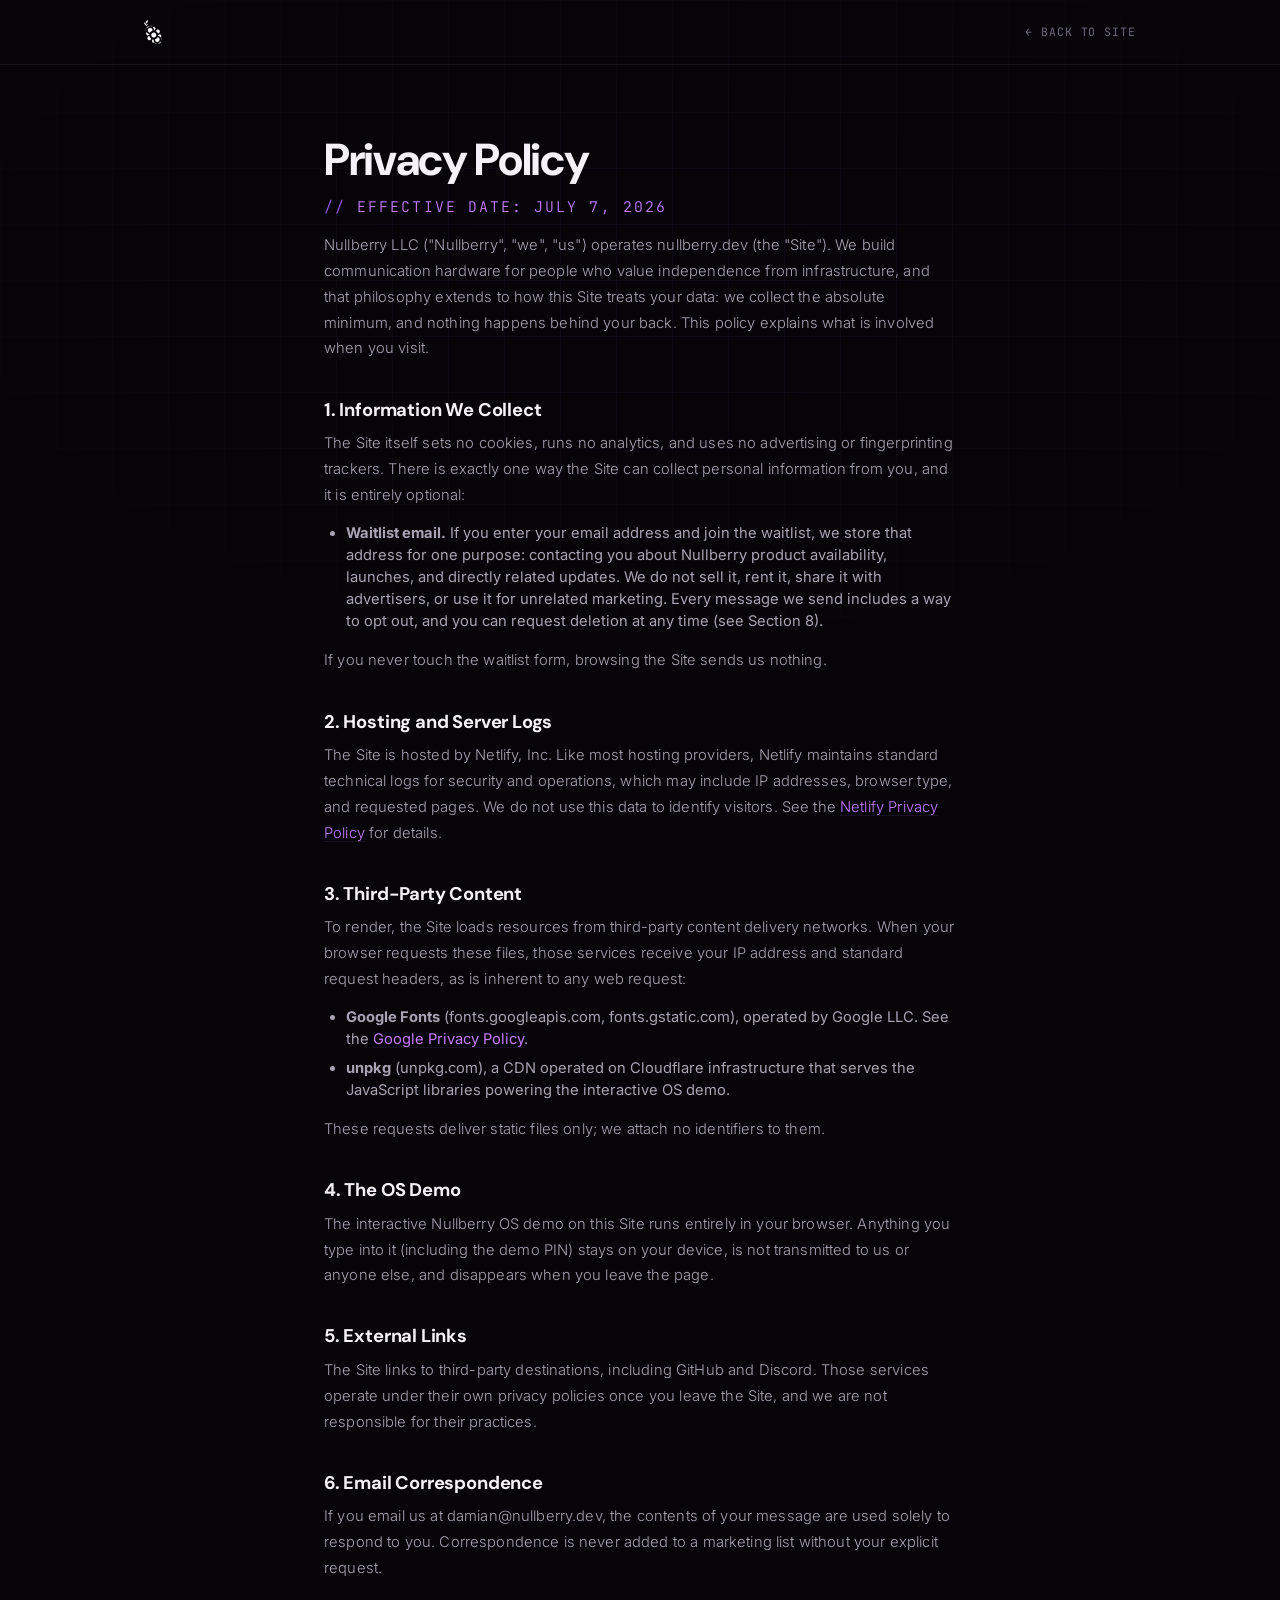
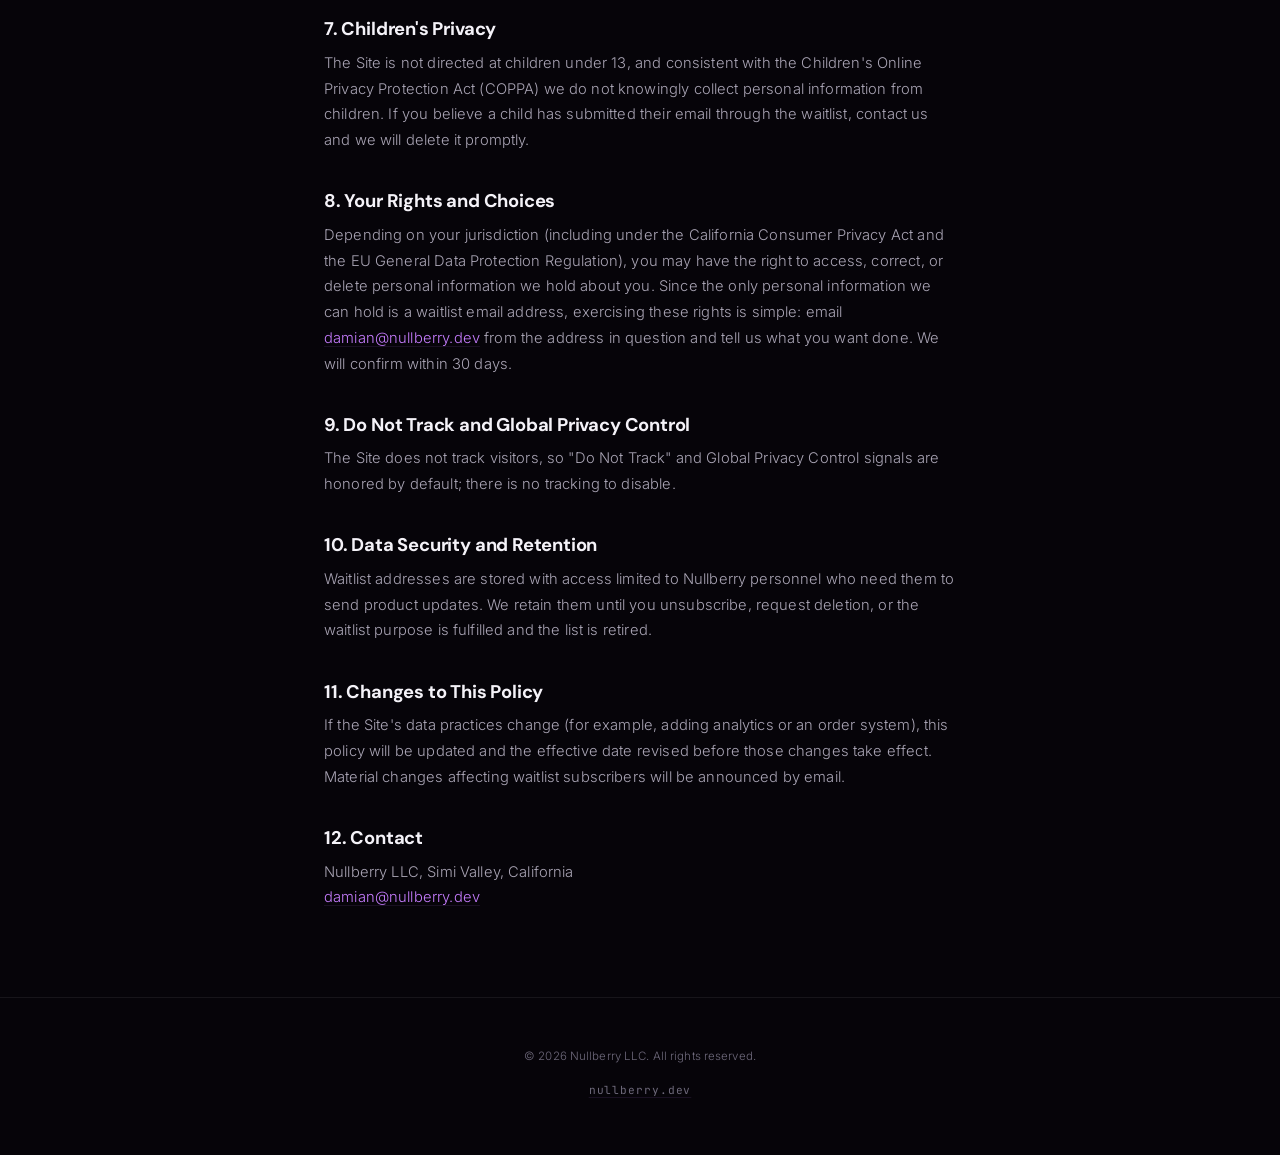
==== privacy.html @ 209a0447 "Redesign: field-instrument aesthetic, berry-violet accent, privacy policy - New design system replac" ====
<!DOCTYPE html>
<html lang="en">
<head>
  <meta charset="UTF-8">
  <link id="favicon" rel="icon" type="image/svg+xml" href="assets/favicon-dark.svg">
  <script>
    (function(){
      var link = document.getElementById('favicon');
      var mq = window.matchMedia('(prefers-color-scheme: dark)');
      function setFav(e){ link.href = e.matches ? 'assets/favicon-dark.svg' : 'assets/favicon-light.svg'; }
      setFav(mq);
      mq.addEventListener('change', setFav);
    })();
  </script>
  <meta name="viewport" content="width=device-width, initial-scale=1.0">
  <meta name="theme-color" content="#060409">
  <title>Privacy Policy | Nullberry</title>
  <meta name="description" content="Privacy policy for nullberry.dev.">
  <meta name="robots" content="noindex">
  <link rel="preconnect" href="https://fonts.googleapis.com">
  <link rel="preconnect" href="https://fonts.gstatic.com" crossorigin>
  <link href="https://fonts.googleapis.com/css2?family=Inter:wght@300;400;500&family=JetBrains+Mono:wght@400;500;600;700&family=DM+Sans:wght@400;500;600;700&display=swap" rel="stylesheet">
  <link rel="stylesheet" href="assets/style.css">
  <style>
    .legal-nav {
      position: relative;
      padding: 1.25rem 0;
      border-bottom: 1px solid var(--border-dim);
      z-index: 1;
    }

    .legal-nav .container {
      display: flex;
      justify-content: space-between;
      align-items: center;
    }

    .legal-nav img { height: 24px; width: auto; }

    .legal-back {
      font-family: var(--font-mono);
      font-size: 0.72rem;
      letter-spacing: 0.08em;
      text-transform: uppercase;
      color: var(--text-tertiary);
    }

    .legal-back:hover { color: var(--text); opacity: 1; }

    .legal-main {
      position: relative;
      z-index: 1;
      padding: clamp(3rem, 8vh, 5rem) 0 4.5rem;
    }

    .legal-main h1 {
      font-size: clamp(1.9rem, 4.5vw, 2.8rem);
      margin-bottom: 0.6rem;
    }

    .legal-effective {
      font-family: var(--font-mono);
      font-size: 0.72rem;
      letter-spacing: 0.14em;
      text-transform: uppercase;
      color: var(--accent);
      margin-bottom: 2.75rem;
    }

    .legal-effective::before { content: '// '; color: var(--accent-dim); }

    .legal-main h2 {
      font-size: 1.15rem;
      margin: 2.4rem 0 0.7rem;
      letter-spacing: -0.01em;
    }

    .legal-main p, .legal-main li {
      font-size: 0.92rem;
      margin-bottom: 0.85rem;
    }

    .legal-main ul { padding-left: 1.4rem; margin-bottom: 1rem; }
    .legal-main li { margin-bottom: 0.4rem; color: var(--text-secondary); }

    .legal-main a { text-decoration: underline; text-decoration-color: var(--border); text-underline-offset: 3px; }
  </style>
</head>
<body>
  <nav class="legal-nav">
    <div class="container">
      <a href="index.html"><img src="assets/logo-white.svg" alt="Nullberry"></a>
      <a href="index.html" class="legal-back">&larr; Back to site</a>
    </div>
  </nav>

  <main class="legal-main">
    <div class="container narrow">
      <h1>Privacy Policy</h1>
      <p class="legal-effective">Effective date: July 7, 2026</p>

      <p>Nullberry LLC ("Nullberry", "we", "us") operates nullberry.dev (the "Site"). We build communication hardware for people who value independence from infrastructure, and that philosophy extends to how this Site treats your data: we collect the absolute minimum, and nothing happens behind your back. This policy explains what is involved when you visit.</p>

      <h2>1. Information We Collect</h2>
      <p>The Site itself sets no cookies, runs no analytics, and uses no advertising or fingerprinting trackers. There is exactly one way the Site can collect personal information from you, and it is entirely optional:</p>
      <ul>
        <li><strong>Waitlist email.</strong> If you enter your email address and join the waitlist, we store that address for one purpose: contacting you about Nullberry product availability, launches, and directly related updates. We do not sell it, rent it, share it with advertisers, or use it for unrelated marketing. Every message we send includes a way to opt out, and you can request deletion at any time (see Section 8).</li>
      </ul>
      <p>If you never touch the waitlist form, browsing the Site sends us nothing.</p>

      <h2>2. Hosting and Server Logs</h2>
      <p>The Site is hosted by Netlify, Inc. Like most hosting providers, Netlify maintains standard technical logs for security and operations, which may include IP addresses, browser type, and requested pages. We do not use this data to identify visitors. See the <a href="https://www.netlify.com/privacy/" target="_blank" rel="noopener">Netlify Privacy Policy</a> for details.</p>

      <h2>3. Third-Party Content</h2>
      <p>To render, the Site loads resources from third-party content delivery networks. When your browser requests these files, those services receive your IP address and standard request headers, as is inherent to any web request:</p>
      <ul>
        <li><strong>Google Fonts</strong> (fonts.googleapis.com, fonts.gstatic.com), operated by Google LLC. See the <a href="https://policies.google.com/privacy" target="_blank" rel="noopener">Google Privacy Policy</a>.</li>
        <li><strong>unpkg</strong> (unpkg.com), a CDN operated on Cloudflare infrastructure that serves the JavaScript libraries powering the interactive OS demo.</li>
      </ul>
      <p>These requests deliver static files only; we attach no identifiers to them.</p>

      <h2>4. The OS Demo</h2>
      <p>The interactive Nullberry OS demo on this Site runs entirely in your browser. Anything you type into it (including the demo PIN) stays on your device, is not transmitted to us or anyone else, and disappears when you leave the page.</p>

      <h2>5. External Links</h2>
      <p>The Site links to third-party destinations, including GitHub and Discord. Those services operate under their own privacy policies once you leave the Site, and we are not responsible for their practices.</p>

      <h2>6. Email Correspondence</h2>
      <p>If you email us at damian@nullberry.dev, the contents of your message are used solely to respond to you. Correspondence is never added to a marketing list without your explicit request.</p>

      <h2>7. Children's Privacy</h2>
      <p>The Site is not directed at children under 13, and consistent with the Children's Online Privacy Protection Act (COPPA) we do not knowingly collect personal information from children. If you believe a child has submitted their email through the waitlist, contact us and we will delete it promptly.</p>

      <h2>8. Your Rights and Choices</h2>
      <p>Depending on your jurisdiction (including under the California Consumer Privacy Act and the EU General Data Protection Regulation), you may have the right to access, correct, or delete personal information we hold about you. Since the only personal information we can hold is a waitlist email address, exercising these rights is simple: email <a href="mailto:damian@nullberry.dev">damian@nullberry.dev</a> from the address in question and tell us what you want done. We will confirm within 30 days.</p>

      <h2>9. Do Not Track and Global Privacy Control</h2>
      <p>The Site does not track visitors, so "Do Not Track" and Global Privacy Control signals are honored by default; there is no tracking to disable.</p>

      <h2>10. Data Security and Retention</h2>
      <p>Waitlist addresses are stored with access limited to Nullberry personnel who need them to send product updates. We retain them until you unsubscribe, request deletion, or the waitlist purpose is fulfilled and the list is retired.</p>

      <h2>11. Changes to This Policy</h2>
      <p>If the Site's data practices change (for example, adding analytics or an order system), this policy will be updated and the effective date revised before those changes take effect. Material changes affecting waitlist subscribers will be announced by email.</p>

      <h2>12. Contact</h2>
      <p>Nullberry LLC, Simi Valley, California<br>
      <a href="mailto:damian@nullberry.dev">damian@nullberry.dev</a></p>
    </div>
  </main>

  <footer>
    <div class="container">
      <p class="footer-legal">&copy; 2026 Nullberry LLC. All rights reserved.</p>
      <div class="footer-links">
        <a href="index.html">nullberry.dev</a>
      </div>
    </div>
  </footer>
</body>
</html>
---- assets/style.css ----
/* ═══════════════════════════════════════════════════════════
   NULLBERRY — Field Instrument Design
   Dark berry-violet system. Mono data, ticked corners,
   blueprint grid. Built to read like the hardware it sells.
   ═══════════════════════════════════════════════════════════ */
:root {
  --bg: #060409;
  --surface: #0d0a13;
  --surface-2: #15101f;
  --accent: #c77dff;
  --accent-dim: #9d5ce8;
  --accent-deep: #6d3aa8;
  --accent-glow: rgba(199, 125, 255, 0.14);
  --accent-faint: rgba(199, 125, 255, 0.055);
  --text: #f4f2f8;
  --text-secondary: #a9a4b4;
  --text-tertiary: #6f6a7c;
  --border: rgba(199, 125, 255, 0.10);
  --border-dim: rgba(255, 255, 255, 0.07);
  --border-hover: rgba(199, 125, 255, 0.28);
  --warning: #f59e0b;
  --info: #60a5fa;
  --ok: #4ade80;
  --font-display: 'DM Sans', 'Helvetica Neue', Helvetica, Arial, sans-serif;
  --font-body: 'Inter', 'Helvetica Neue', Helvetica, Arial, sans-serif;
  --font-mono: 'JetBrains Mono', 'SF Mono', Consolas, monospace;
  --ease: cubic-bezier(0.25, 0.46, 0.45, 0.94);
  --ease-out: cubic-bezier(0.16, 1, 0.3, 1);
}

/* RESET */
*, *::before, *::after { margin: 0; padding: 0; box-sizing: border-box; }

html {
  scroll-behavior: smooth;
  -webkit-font-smoothing: antialiased;
  -moz-osx-font-smoothing: grayscale;
  font-size: 16px;
  overflow-x: clip;
  scrollbar-width: thin;
  scrollbar-color: var(--surface-2) transparent;
}

body {
  font-family: var(--font-body);
  background: var(--bg);
  color: var(--text);
  line-height: 1.5;
  overflow-x: hidden;
  position: relative;
}

/* blueprint grid, fixed behind everything */
body::before {
  content: '';
  position: fixed;
  inset: 0;
  pointer-events: none;
  z-index: 0;
  background-image:
    linear-gradient(var(--accent-faint) 1px, transparent 1px),
    linear-gradient(90deg, var(--accent-faint) 1px, transparent 1px);
  background-size: 56px 56px;
  mask-image: radial-gradient(ellipse 90% 70% at 50% 30%, black 0%, transparent 75%);
  -webkit-mask-image: radial-gradient(ellipse 90% 70% at 50% 30%, black 0%, transparent 75%);
}

section, footer, nav { position: relative; z-index: 1; }

a { color: var(--accent); text-decoration: none; transition: color 0.3s, opacity 0.3s; }
a:hover { opacity: 0.75; }
img, svg { max-width: 100%; display: block; }
::selection { background: var(--accent); color: #14081f; }

/* TYPOGRAPHY */
h1, h2, h3, h4 {
  font-family: var(--font-display);
  font-weight: 700;
  line-height: 1.06;
  letter-spacing: -0.03em;
  color: var(--text);
}

h2 { font-size: clamp(2rem, 5vw, 3.4rem); }
h3 { font-size: clamp(1.1rem, 2vw, 1.35rem); letter-spacing: -0.01em; }
h4 { font-size: 1rem; font-weight: 600; }

p {
  font-family: var(--font-body);
  color: var(--text-secondary);
  line-height: 1.75;
  font-size: 0.92rem;
  font-weight: 300;
  letter-spacing: 0.01em;
}

/* LAYOUT */
.container {
  max-width: 1120px;
  margin: 0 auto;
  padding: 0 clamp(1.5rem, 5vw, 4rem);
}

.container.narrow, .narrow { max-width: 760px; }

section { padding: clamp(5.5rem, 14vh, 11rem) 0; }

/* section separators: thin ruled line with center tick */
section + section::before {
  content: '';
  position: absolute;
  top: 0;
  left: 50%;
  transform: translateX(-50%);
  width: min(1120px, calc(100% - 3rem));
  height: 1px;
  background: linear-gradient(90deg, transparent, var(--border) 20%, var(--border) 80%, transparent);
}

/* shared kit */
.overline {
  font-family: var(--font-mono);
  font-size: 0.72rem;
  font-weight: 500;
  letter-spacing: 0.28em;
  text-transform: uppercase;
  color: var(--accent);
  margin-bottom: 1.5rem;
}

.overline::before {
  content: '// ';
  color: var(--accent-dim);
}

.section-headline { margin-bottom: 1.25rem; max-width: 22ch; }
.section-headline.center { margin-left: auto; margin-right: auto; text-align: center; max-width: none; }

.section-sub {
  font-size: 1.02rem;
  max-width: 560px;
  margin-bottom: 3rem;
}

.section-sub.center { margin-left: auto; margin-right: auto; text-align: center; }

.center { text-align: center; }

/* corner-ticked panel: the signature card treatment */
.ticked {
  position: relative;
  border: 1px solid var(--border-dim);
  background: linear-gradient(180deg, var(--surface) 0%, rgba(13, 10, 19, 0.4) 100%);
}

/* REVEAL */
.reveal {
  opacity: 0;
  transform: translateY(34px);
  transition: opacity 0.9s var(--ease-out), transform 0.9s var(--ease-out);
}

.reveal.visible {
  opacity: 1;
  transform: translateY(0);
}

/* ═══════════════════════════════════════
   NAV
   ═══════════════════════════════════════ */
.nav {
  position: fixed;
  top: 0;
  left: 0;
  right: 0;
  z-index: 100;
  padding: 0.75rem 0;
  transition: all 0.5s var(--ease);
  transform: translateY(-100%);
  opacity: 0;
}

.nav.visible {
  transform: translateY(0);
  opacity: 1;
}

.nav.scrolled {
  background: rgba(6, 4, 9, 0.82);
  backdrop-filter: saturate(160%) blur(18px);
  -webkit-backdrop-filter: saturate(160%) blur(18px);
  border-bottom: 1px solid var(--border);
}

.nav-inner {
  display: flex;
  align-items: center;
  justify-content: space-between;
  max-width: 1120px;
  margin: 0 auto;
  padding: 0 clamp(1.5rem, 5vw, 4rem);
}

.nav-logo-img { height: 26px; width: auto; }

.nav-links {
  display: flex;
  align-items: center;
  gap: 1.9rem;
  list-style: none;
}

.nav-links a {
  font-family: var(--font-mono);
  font-size: 0.72rem;
  letter-spacing: 0.08em;
  text-transform: uppercase;
  color: var(--text-tertiary);
}

.nav-links a:hover { color: var(--text); opacity: 1; }

.nav-links .nav-cta {
  color: #14081f;
  background: linear-gradient(120deg, var(--accent), var(--accent-dim));
  padding: 0.5rem 1.1rem;
  border-radius: 3px;
  font-weight: 600;
  box-shadow: 0 0 18px var(--accent-glow);
}

.nav-links .nav-cta:hover { opacity: 0.85; color: #14081f; }

.nav-toggle {
  display: none;
  background: none;
  border: none;
  cursor: pointer;
  width: 34px;
  height: 30px;
  position: relative;
  z-index: 200;
}

.nav-toggle span {
  display: block;
  width: 20px;
  height: 1.5px;
  background: var(--text);
  margin: 4.5px auto;
  transition: transform 0.3s, opacity 0.3s;
}

/* ═══════════════════════════════════════
   HERO
   ═══════════════════════════════════════ */
#hero {
  min-height: 100vh;
  min-height: 100dvh;
  display: flex;
  align-items: center;
  justify-content: center;
  padding: 0;
  overflow: hidden;
}

/* berry bloom behind the wordmark */
#hero::before {
  content: '';
  position: absolute;
  top: 50%;
  left: 50%;
  transform: translate(-50%, -55%);
  width: min(1100px, 120vw);
  aspect-ratio: 1.6;
  background: radial-gradient(ellipse at center,
    rgba(199, 125, 255, 0.16) 0%,
    rgba(109, 58, 168, 0.10) 35%,
    transparent 70%);
  filter: blur(60px);
  pointer-events: none;
}

/* reticle ticks in hero corners */
#hero::after {
  content: '';
  position: absolute;
  inset: clamp(1.25rem, 4vw, 3rem);
  pointer-events: none;
  background:
    linear-gradient(var(--border-hover), var(--border-hover)) top left / 18px 1px,
    linear-gradient(var(--border-hover), var(--border-hover)) top left / 1px 18px,
    linear-gradient(var(--border-hover), var(--border-hover)) top right / 18px 1px,
    linear-gradient(var(--border-hover), var(--border-hover)) top right / 1px 18px,
    linear-gradient(var(--border-hover), var(--border-hover)) bottom left / 18px 1px,
    linear-gradient(var(--border-hover), var(--border-hover)) bottom left / 1px 18px,
    linear-gradient(var(--border-hover), var(--border-hover)) bottom right / 18px 1px,
    linear-gradient(var(--border-hover), var(--border-hover)) bottom right / 1px 18px;
  background-repeat: no-repeat;
}

.hero-content {
  text-align: center;
  position: relative;
  z-index: 1;
  padding: 0 1.5rem;
}

.hero-splash { margin: 0 auto 2.25rem; max-width: 560px; }

.splash-img {
  width: 100%;
  height: auto;
  filter: drop-shadow(0 0 34px rgba(199, 125, 255, 0.35));
  animation: heroBreath 6s ease-in-out infinite;
}

@keyframes heroBreath {
  0%, 100% { filter: drop-shadow(0 0 26px rgba(199, 125, 255, 0.25)); }
  50% { filter: drop-shadow(0 0 44px rgba(199, 125, 255, 0.45)); }
}

.hero-tagline {
  font-family: var(--font-mono);
  font-size: clamp(0.85rem, 1.6vw, 1.05rem);
  letter-spacing: 0.12em;
  color: var(--text-secondary);
}

.hero-tagline::after {
  content: '▍';
  color: var(--accent);
  animation: cursorBlink 1.1s steps(1) infinite;
}

@keyframes cursorBlink { 50% { opacity: 0; } }

.hero-scroll-indicator {
  position: absolute;
  bottom: 2.5rem;
  left: 50%;
  transform: translateX(-50%);
  display: flex;
  flex-direction: column;
  align-items: center;
  gap: 0.75rem;
  z-index: 1;
}

.hero-scroll-indicator span {
  font-family: var(--font-mono);
  font-size: 0.62rem;
  letter-spacing: 0.3em;
  text-transform: uppercase;
  color: var(--text-tertiary);
}

.scroll-line {
  width: 1px;
  height: 44px;
  background: var(--border-hover);
  position: relative;
  overflow: hidden;
}

.scroll-line::after {
  content: '';
  position: absolute;
  top: -50%;
  left: 0;
  width: 100%;
  height: 50%;
  background: var(--accent);
  animation: scrollDrop 1.8s var(--ease) infinite;
}

@keyframes scrollDrop {
  to { top: 100%; }
}

/* ═══════════════════════════════════════
   INTRO STATEMENT
   ═══════════════════════════════════════ */
#intro { text-align: center; }

.statement {
  font-size: clamp(1.6rem, 3.6vw, 2.7rem);
  font-weight: 700;
  letter-spacing: -0.02em;
  margin-bottom: 1.5rem;
}

.statement-sub {
  font-family: var(--font-mono);
  font-size: clamp(0.85rem, 1.5vw, 1rem);
  line-height: 1.9;
  color: var(--accent);
}

/* ═══════════════════════════════════════
   PROBLEM
   ═══════════════════════════════════════ */
.two-col {
  display: grid;
  grid-template-columns: 1fr 1fr;
  gap: 3rem;
  margin: 3rem 0;
}

.accent-statement {
  font-family: var(--font-display);
  font-size: clamp(1.3rem, 2.6vw, 1.9rem);
  font-weight: 700;
  letter-spacing: -0.01em;
  margin-top: 2.5rem;
  color: var(--text);
}

.accent-statement::before {
  content: '→ ';
  color: var(--accent);
}

/* ═══════════════════════════════════════
   PRODUCT
   ═══════════════════════════════════════ */
.product-grid {
  display: grid;
  grid-template-columns: minmax(280px, 1fr) 1.2fr;
  gap: clamp(2rem, 5vw, 4.5rem);
  align-items: center;
  margin: 3.5rem 0;
}

.device-visual { display: flex; justify-content: center; }

.device-mockup {
  width: min(270px, 70vw);
  aspect-ratio: 9 / 17.5;
  border: 1px solid var(--border-hover);
  border-radius: 22px;
  background:
    linear-gradient(160deg, var(--surface-2) 0%, var(--surface) 55%, #08060d 100%);
  box-shadow:
    inset 0 1px 0 rgba(255, 255, 255, 0.06),
    0 0 0 6px rgba(199, 125, 255, 0.04),
    0 24px 70px rgba(0, 0, 0, 0.6),
    0 0 60px var(--accent-glow);
  display: flex;
  align-items: center;
  justify-content: center;
  position: relative;
  overflow: hidden;
}

/* faint scanlines on the device screen */
.device-mockup::after {
  content: '';
  position: absolute;
  inset: 0;
  background: repeating-linear-gradient(0deg,
    transparent 0 3px, rgba(255, 255, 255, 0.012) 3px 4px);
  pointer-events: none;
}

.device-screen-inner {
  display: flex;
  flex-direction: column;
  align-items: center;
  gap: 0.4rem;
  font-family: var(--font-mono);
}

.device-os-name {
  font-size: 1.05rem;
  font-weight: 600;
  color: var(--text);
  letter-spacing: 0.04em;
}

.device-os-status {
  font-size: 0.68rem;
  color: var(--text-tertiary);
}

.device-os-ready {
  margin-top: 0.7rem;
  font-size: 0.68rem;
  color: var(--accent);
  border: 1px solid var(--border-hover);
  border-radius: 2px;
  padding: 0.25rem 0.8rem;
  animation: readyPulse 2.4s ease-in-out infinite;
}

@keyframes readyPulse {
  0%, 100% { box-shadow: 0 0 0 0 transparent; }
  50% { box-shadow: 0 0 16px var(--accent-glow); }
}

.specs-list {
  border: 1px solid var(--border-dim);
  background: var(--surface);
}

.spec-row {
  display: flex;
  justify-content: space-between;
  align-items: baseline;
  gap: 1.5rem;
  padding: 0.62rem 1.1rem;
  border-bottom: 1px solid var(--border-dim);
  transition: background 0.25s;
}

.spec-row:last-child { border-bottom: none; }
.spec-row:hover { background: var(--accent-faint); }

.spec-key {
  font-family: var(--font-mono);
  font-size: 0.68rem;
  text-transform: uppercase;
  letter-spacing: 0.14em;
  color: var(--text-tertiary);
  white-space: nowrap;
}

.spec-val {
  font-size: 0.82rem;
  color: var(--text);
  text-align: right;
}

/* pricing */
.pricing-row {
  display: grid;
  grid-template-columns: repeat(3, 1fr);
  gap: 1rem;
  margin: 3.5rem 0 2.5rem;
}

.price-tile {
  position: relative;
  border: 1px solid var(--border-dim);
  background: var(--surface);
  padding: 1.8rem 1.5rem;
  transition: border-color 0.3s, transform 0.4s var(--ease-out), box-shadow 0.3s;
}

.price-tile:hover {
  border-color: var(--border-hover);
  transform: translateY(-3px);
  box-shadow: 0 16px 44px rgba(0, 0, 0, 0.45);
}

.price-tile.featured {
  border-color: var(--accent-dim);
  background: linear-gradient(180deg, var(--surface-2), var(--surface));
  box-shadow: 0 0 44px var(--accent-glow);
}

.price-tile.featured::before {
  content: 'RECOMMENDED';
  position: absolute;
  top: -0.6rem;
  left: 1.25rem;
  font-family: var(--font-mono);
  font-size: 0.58rem;
  letter-spacing: 0.22em;
  color: #14081f;
  background: var(--accent);
  padding: 0.18rem 0.6rem;
  border-radius: 2px;
}

.price-name {
  font-family: var(--font-mono);
  font-size: 0.72rem;
  text-transform: uppercase;
  letter-spacing: 0.16em;
  color: var(--text-secondary);
  margin-bottom: 0.9rem;
}

.price-amount {
  font-family: var(--font-display);
  font-size: 2.3rem;
  font-weight: 700;
  letter-spacing: -0.03em;
  color: var(--text);
  margin-bottom: 0.6rem;
}

.price-desc { font-size: 0.82rem; }

.callout {
  border-left: 2px solid var(--accent);
  background: linear-gradient(90deg, var(--accent-faint), transparent 65%);
  padding: 1.5rem 1.75rem;
}

.callout p {
  font-size: 1rem;
  color: var(--text);
  font-weight: 400;
  max-width: 68ch;
}

/* ═══════════════════════════════════════
   TRANSPORT LAYERS
   ═══════════════════════════════════════ */
.layers-stack {
  border: 1px solid var(--border-dim);
  background: var(--surface);
  margin-bottom: 4rem;
}

.layer-row {
  display: flex;
  align-items: center;
  gap: 1.25rem;
  padding: 1rem 1.4rem;
  border-bottom: 1px solid var(--border-dim);
  transition: background 0.25s, padding-left 0.3s var(--ease-out);
}

.layer-row:last-child { border-bottom: none; }

.layer-row:hover {
  background: var(--accent-faint);
  padding-left: 1.8rem;
}

.layer-n {
  font-family: var(--font-mono);
  font-size: 0.75rem;
  font-weight: 600;
  color: var(--accent);
  width: 1.4rem;
  flex-shrink: 0;
}

.layer-n::before { content: 'L'; color: var(--text-tertiary); }

.layer-icon {
  width: 22px;
  height: 22px;
  color: var(--text-tertiary);
  flex-shrink: 0;
  transition: color 0.25s;
}

.layer-row:hover .layer-icon { color: var(--accent); }

.layer-body {
  display: flex;
  flex-direction: column;
  gap: 0.1rem;
  flex: 1;
  min-width: 0;
}

.layer-body strong {
  font-family: var(--font-display);
  font-size: 0.95rem;
  font-weight: 600;
  color: var(--text);
}

.layer-note {
  font-size: 0.78rem;
  color: var(--text-tertiary);
}

.layer-dist {
  font-family: var(--font-mono);
  font-size: 0.72rem;
  color: var(--accent);
  white-space: nowrap;
  border: 1px solid var(--border);
  padding: 0.22rem 0.6rem;
  border-radius: 2px;
  background: rgba(199, 125, 255, 0.04);
}

/* failover */
.failover-block {
  border: 1px solid var(--border-dim);
  background: var(--surface);
  padding: 2rem clamp(1.25rem, 3vw, 2.25rem);
}

.failover-block h3 { margin-bottom: 1.5rem; }

.failover-block h3::before {
  content: '// ';
  font-family: var(--font-mono);
  font-size: 0.85em;
  color: var(--accent-dim);
}

.failover-step {
  display: flex;
  align-items: center;
  gap: 1rem;
  padding: 0.75rem 0;
  border-bottom: 1px dashed var(--border-dim);
  flex-wrap: wrap;
}

.failover-step:last-of-type { border-bottom: none; }

.fail-icon {
  width: 20px;
  height: 20px;
  color: var(--text-tertiary);
  flex-shrink: 0;
}

.fail-trigger {
  font-family: var(--font-mono);
  font-size: 0.78rem;
  color: var(--warning);
  min-width: 150px;
}

.fail-arrow { color: var(--accent); font-size: 0.9rem; }

.fail-response {
  font-size: 0.85rem;
  color: var(--text-secondary);
  flex: 1;
  min-width: 200px;
}

.patents-line {
  margin-top: 1.75rem;
  font-family: var(--font-mono);
  font-size: 0.75rem;
  letter-spacing: 0.06em;
  color: var(--accent);
}

.patents-line::before { content: '⬡ '; }

/* ═══════════════════════════════════════
   NULLBERRY BUSH
   ═══════════════════════════════════════ */
.nodes-grid {
  display: grid;
  grid-template-columns: repeat(auto-fit, minmax(230px, 1fr));
  gap: 1rem;
  margin-bottom: 3.5rem;
}

.node-tile {
  border: 1px solid var(--border-dim);
  background: var(--surface);
  padding: 1.6rem 1.4rem;
  transition: border-color 0.3s, transform 0.4s var(--ease-out), box-shadow 0.3s;
  position: relative;
}

.node-tile:hover {
  border-color: var(--border-hover);
  transform: translateY(-3px);
  box-shadow: 0 16px 44px rgba(0, 0, 0, 0.45);
}

.node-tile.root { border-style: dashed; }

.node-top {
  display: flex;
  align-items: center;
  gap: 0.75rem;
  margin-bottom: 1rem;
}

.node-label {
  font-family: var(--font-mono);
  font-size: 0.8rem;
  font-weight: 600;
  text-transform: uppercase;
  letter-spacing: 0.16em;
}

.node-icon { width: 22px; height: 22px; margin-left: auto; }

.node-cost {
  font-family: var(--font-mono);
  font-size: 0.9rem;
  font-weight: 600;
  color: var(--text);
}

.node-cost-sub {
  font-family: var(--font-mono);
  font-size: 0.62rem;
  text-transform: uppercase;
  letter-spacing: 0.12em;
  color: var(--text-tertiary);
}

.node-tile > p { font-size: 0.82rem; margin-bottom: 1.1rem; }

.node-tags {
  display: flex;
  flex-wrap: wrap;
  gap: 0.4rem;
}

.node-tags span {
  font-family: var(--font-mono);
  font-size: 0.62rem;
  letter-spacing: 0.04em;
  color: var(--text-tertiary);
  border: 1px solid var(--border-dim);
  padding: 0.2rem 0.55rem;
  border-radius: 2px;
}

.bush-tagline {
  font-family: var(--font-display);
  font-size: clamp(1.15rem, 2.4vw, 1.7rem);
  font-weight: 600;
  line-height: 1.6;
  text-align: center;
  color: var(--text-secondary);
}

.bush-tagline span { color: var(--accent); }

/* ═══════════════════════════════════════
   NULLBERRY OS
   ═══════════════════════════════════════ */
.feature-grid {
  display: grid;
  grid-template-columns: repeat(auto-fit, minmax(220px, 1fr));
  gap: 1rem;
  margin-bottom: 4rem;
}

.feature-card {
  border: 1px solid var(--border-dim);
  background: var(--surface);
  padding: 1.5rem 1.4rem;
  transition: border-color 0.3s, background 0.3s;
}

.feature-card:hover {
  border-color: var(--border-hover);
  background: var(--surface-2);
}

.feature-icon {
  width: 34px;
  height: 34px;
  color: var(--accent);
  margin-bottom: 1rem;
}

.feature-icon svg { width: 100%; height: 100%; }

.feature-card h4 { margin-bottom: 0.5rem; }
.feature-card p { font-size: 0.8rem; }

.os-demo-section { margin-bottom: 4rem; }

.os-demo-section h3 { margin-bottom: 0.4rem; }

.os-demo-section h3::before {
  content: '// ';
  font-family: var(--font-mono);
  font-size: 0.85em;
  color: var(--accent-dim);
}

.os-demo-hint {
  font-family: var(--font-mono);
  font-size: 0.75rem;
  color: var(--text-tertiary);
  margin-bottom: 1.75rem;
}

.modes-block {
  border: 1px solid var(--border-dim);
  background: var(--surface);
  padding: 2rem clamp(1.25rem, 3vw, 2.25rem);
}

.modes-block h3 { margin-bottom: 1.5rem; }

.modes-block h3::before {
  content: '// ';
  font-family: var(--font-mono);
  font-size: 0.85em;
  color: var(--accent-dim);
}

.mode-row {
  display: flex;
  align-items: baseline;
  gap: 1.5rem;
  padding: 0.7rem 0;
  border-bottom: 1px dashed var(--border-dim);
}

.mode-row:last-child { border-bottom: none; }

.mode-label {
  font-family: var(--font-mono);
  font-size: 0.78rem;
  font-weight: 600;
  letter-spacing: 0.05em;
  color: var(--accent);
  min-width: 170px;
}

.mode-detail { font-size: 0.85rem; color: var(--text-secondary); }

/* ═══════════════════════════════════════
   OPEN SOURCE
   ═══════════════════════════════════════ */
.principles {
  list-style: none;
  counter-reset: principle;
  margin: 3rem 0 4rem;
  max-width: 720px;
}

.principles li {
  counter-increment: principle;
  font-family: var(--font-body);
  font-size: 1rem;
  color: var(--text-secondary);
  font-weight: 300;
  padding: 0.85rem 0 0.85rem 3.4rem;
  border-bottom: 1px solid var(--border-dim);
  position: relative;
}

.principles li::before {
  content: counter(principle, decimal-leading-zero);
  position: absolute;
  left: 0;
  top: 50%;
  transform: translateY(-50%);
  font-family: var(--font-mono);
  font-size: 0.75rem;
  color: var(--accent);
}

.principles li:last-child { border-bottom: none; }

.published h3 { margin-bottom: 1.25rem; }

.published h3::before {
  content: '// ';
  font-family: var(--font-mono);
  font-size: 0.85em;
  color: var(--accent-dim);
}

.tag-row { display: flex; flex-wrap: wrap; gap: 0.5rem; }

.tag {
  font-family: var(--font-mono);
  font-size: 0.72rem;
  letter-spacing: 0.03em;
  color: var(--text-secondary);
  border: 1px solid var(--border);
  background: rgba(199, 125, 255, 0.03);
  padding: 0.45rem 0.85rem;
  border-radius: 2px;
  transition: color 0.25s, border-color 0.25s;
}

.tag:hover { color: var(--accent); border-color: var(--border-hover); }

/* ═══════════════════════════════════════
   NUMBERS
   ═══════════════════════════════════════ */
.metrics {
  display: grid;
  grid-template-columns: repeat(auto-fit, minmax(260px, 1fr));
  gap: 1rem;
}

.metric {
  border: 1px solid var(--border-dim);
  background: var(--surface);
  padding: 1.75rem 1.5rem;
  transition: border-color 0.3s;
}

.metric:hover { border-color: var(--border-hover); }

.metric-val {
  display: block;
  font-family: var(--font-display);
  font-size: 2.4rem;
  font-weight: 700;
  letter-spacing: -0.03em;
  color: var(--accent);
  line-height: 1;
  margin-bottom: 0.5rem;
  text-shadow: 0 0 24px var(--accent-glow);
}

.metric-lbl {
  display: block;
  font-family: var(--font-mono);
  font-size: 0.68rem;
  text-transform: uppercase;
  letter-spacing: 0.16em;
  color: var(--text-secondary);
  margin-bottom: 0.8rem;
}

.metric p { font-size: 0.8rem; }

/* ═══════════════════════════════════════
   ROADMAP
   ═══════════════════════════════════════ */
.timeline {
  position: relative;
  margin-top: 3rem;
  padding-left: 2.5rem;
}

.timeline::before {
  content: '';
  position: absolute;
  left: 15px;
  top: 8px;
  bottom: 8px;
  width: 1px;
  background: linear-gradient(180deg, var(--accent-dim), var(--border-dim));
}

.tl-item {
  position: relative;
  padding-bottom: 2.75rem;
}

.tl-item:last-child { padding-bottom: 0; }

.tl-marker {
  position: absolute;
  left: -2.5rem;
  top: 0;
  width: 31px;
  height: 31px;
  display: flex;
  align-items: center;
  justify-content: center;
  font-family: var(--font-mono);
  font-size: 0.72rem;
  font-weight: 600;
  color: var(--text-tertiary);
  background: var(--surface);
  border: 1px solid var(--border-dim);
  border-radius: 2px;
}

.tl-item.active .tl-marker {
  color: #14081f;
  background: var(--accent);
  border-color: var(--accent);
  box-shadow: 0 0 22px var(--accent-glow);
}

.tl-date {
  font-family: var(--font-mono);
  font-size: 0.68rem;
  letter-spacing: 0.2em;
  text-transform: uppercase;
  color: var(--accent);
  display: block;
  margin-bottom: 0.4rem;
}

.tl-content h4 { font-size: 1.15rem; margin-bottom: 0.5rem; }
.tl-content p { font-size: 0.85rem; }

/* ═══════════════════════════════════════
   WAITLIST
   ═══════════════════════════════════════ */
#waitlist { text-align: center; }

#waitlist::before {
  content: '';
  position: absolute;
  bottom: -30%;
  left: 50%;
  transform: translateX(-50%);
  width: min(900px, 100vw);
  aspect-ratio: 2.2;
  background: radial-gradient(ellipse at center,
    rgba(199, 125, 255, 0.12) 0%, transparent 65%);
  filter: blur(50px);
  pointer-events: none;
}

.waitlist-form {
  display: flex;
  gap: 0.6rem;
  justify-content: center;
  max-width: 460px;
  margin: 0 auto 2.5rem;
  position: relative;
  z-index: 1;
}

.waitlist-form input {
  flex: 1;
  min-width: 0;
  font-family: var(--font-mono);
  font-size: 0.85rem;
  color: var(--text);
  background: var(--surface);
  border: 1px solid var(--border-dim);
  border-radius: 3px;
  padding: 0.85rem 1.1rem;
  outline: none;
  transition: border-color 0.3s, box-shadow 0.3s;
}

.waitlist-form input::placeholder { color: var(--text-tertiary); }

.waitlist-form input:focus {
  border-color: var(--accent-dim);
  box-shadow: 0 0 0 3px var(--accent-faint), 0 0 24px var(--accent-glow);
}

.waitlist-form button {
  font-family: var(--font-mono);
  font-size: 0.78rem;
  font-weight: 600;
  letter-spacing: 0.08em;
  text-transform: uppercase;
  color: #14081f;
  background: linear-gradient(120deg, var(--accent), var(--accent-dim));
  border: none;
  border-radius: 3px;
  padding: 0.85rem 1.5rem;
  cursor: pointer;
  transition: opacity 0.3s, transform 0.3s var(--ease-out), box-shadow 0.3s;
  box-shadow: 0 0 20px var(--accent-glow);
}

.waitlist-form button:hover {
  transform: translateY(-2px);
  box-shadow: 0 6px 30px rgba(199, 125, 255, 0.3);
}

.social-links {
  display: flex;
  gap: 2rem;
  justify-content: center;
  position: relative;
  z-index: 1;
}

.social-links a {
  font-family: var(--font-mono);
  font-size: 0.78rem;
  letter-spacing: 0.06em;
  color: var(--text-secondary);
}

.social-links a:hover { color: var(--accent); opacity: 1; }

/* ═══════════════════════════════════════
   FOOTER
   ═══════════════════════════════════════ */
footer {
  border-top: 1px solid var(--border-dim);
  padding: 3rem 0 3.5rem;
  text-align: center;
}

.footer-logo {
  display: flex;
  justify-content: center;
  margin-bottom: 1.25rem;
  opacity: 0.8;
}

.footer-main {
  font-family: var(--font-mono);
  font-size: 0.75rem;
  letter-spacing: 0.05em;
  color: var(--text-secondary);
  margin-bottom: 0.6rem;
}

.footer-legal {
  font-size: 0.72rem;
  color: var(--text-tertiary);
  max-width: 640px;
  margin: 0 auto;
}

.footer-links {
  margin-top: 1rem;
  display: flex;
  gap: 1.5rem;
  justify-content: center;
}

.footer-links a {
  font-family: var(--font-mono);
  font-size: 0.7rem;
  letter-spacing: 0.08em;
  color: var(--text-tertiary);
  text-decoration: underline;
  text-decoration-color: var(--border);
  text-underline-offset: 3px;
}

.footer-links a:hover { color: var(--accent); opacity: 1; }

/* ═══════════════════════════════════════
   RESPONSIVE
   ═══════════════════════════════════════ */
@media (max-width: 900px) {
  .product-grid { grid-template-columns: 1fr; }
  .device-visual { order: -1; }
  .pricing-row { grid-template-columns: 1fr; max-width: 460px; margin-left: auto; margin-right: auto; }
  .two-col { grid-template-columns: 1fr; gap: 1.5rem; }
}

@media (max-width: 768px) {
  .nav { transform: translateY(0); opacity: 1; background: rgba(6, 4, 9, 0.82); backdrop-filter: blur(18px); -webkit-backdrop-filter: blur(18px); border-bottom: 1px solid var(--border-dim); }

  .nav-toggle { display: block; }

  .nav-links {
    position: fixed;
    top: 0;
    right: 0;
    width: min(320px, 82vw);
    height: 100vh;
    height: 100dvh;
    background: rgba(6, 4, 9, 0.97);
    backdrop-filter: blur(24px);
    -webkit-backdrop-filter: blur(24px);
    flex-direction: column;
    align-items: flex-start;
    justify-content: center;
    gap: 1.6rem;
    padding: 2rem;
    transform: translateX(100%);
    transition: transform 0.45s var(--ease-out);
    border-left: 1px solid var(--border-dim);
    z-index: 150;
  }

  .nav-links.open { transform: translateX(0); }

  .nav-links a { font-size: 0.9rem; }

  .layer-dist { display: none; }

  .fail-trigger { min-width: 0; }

  .timeline { padding-left: 2.25rem; }
}

@media (max-width: 480px) {
  .waitlist-form { flex-direction: column; }
  .hero-splash { max-width: 82vw; }
  .spec-row { flex-direction: column; gap: 0.15rem; align-items: flex-start; }
  .spec-val { text-align: left; }
}

@media (prefers-reduced-motion: reduce) {
  *, *::before, *::after {
    animation-duration: 0.01ms !important;
    animation-iteration-count: 1 !important;
    transition-duration: 0.01ms !important;
  }
  html { scroll-behavior: auto; }
}
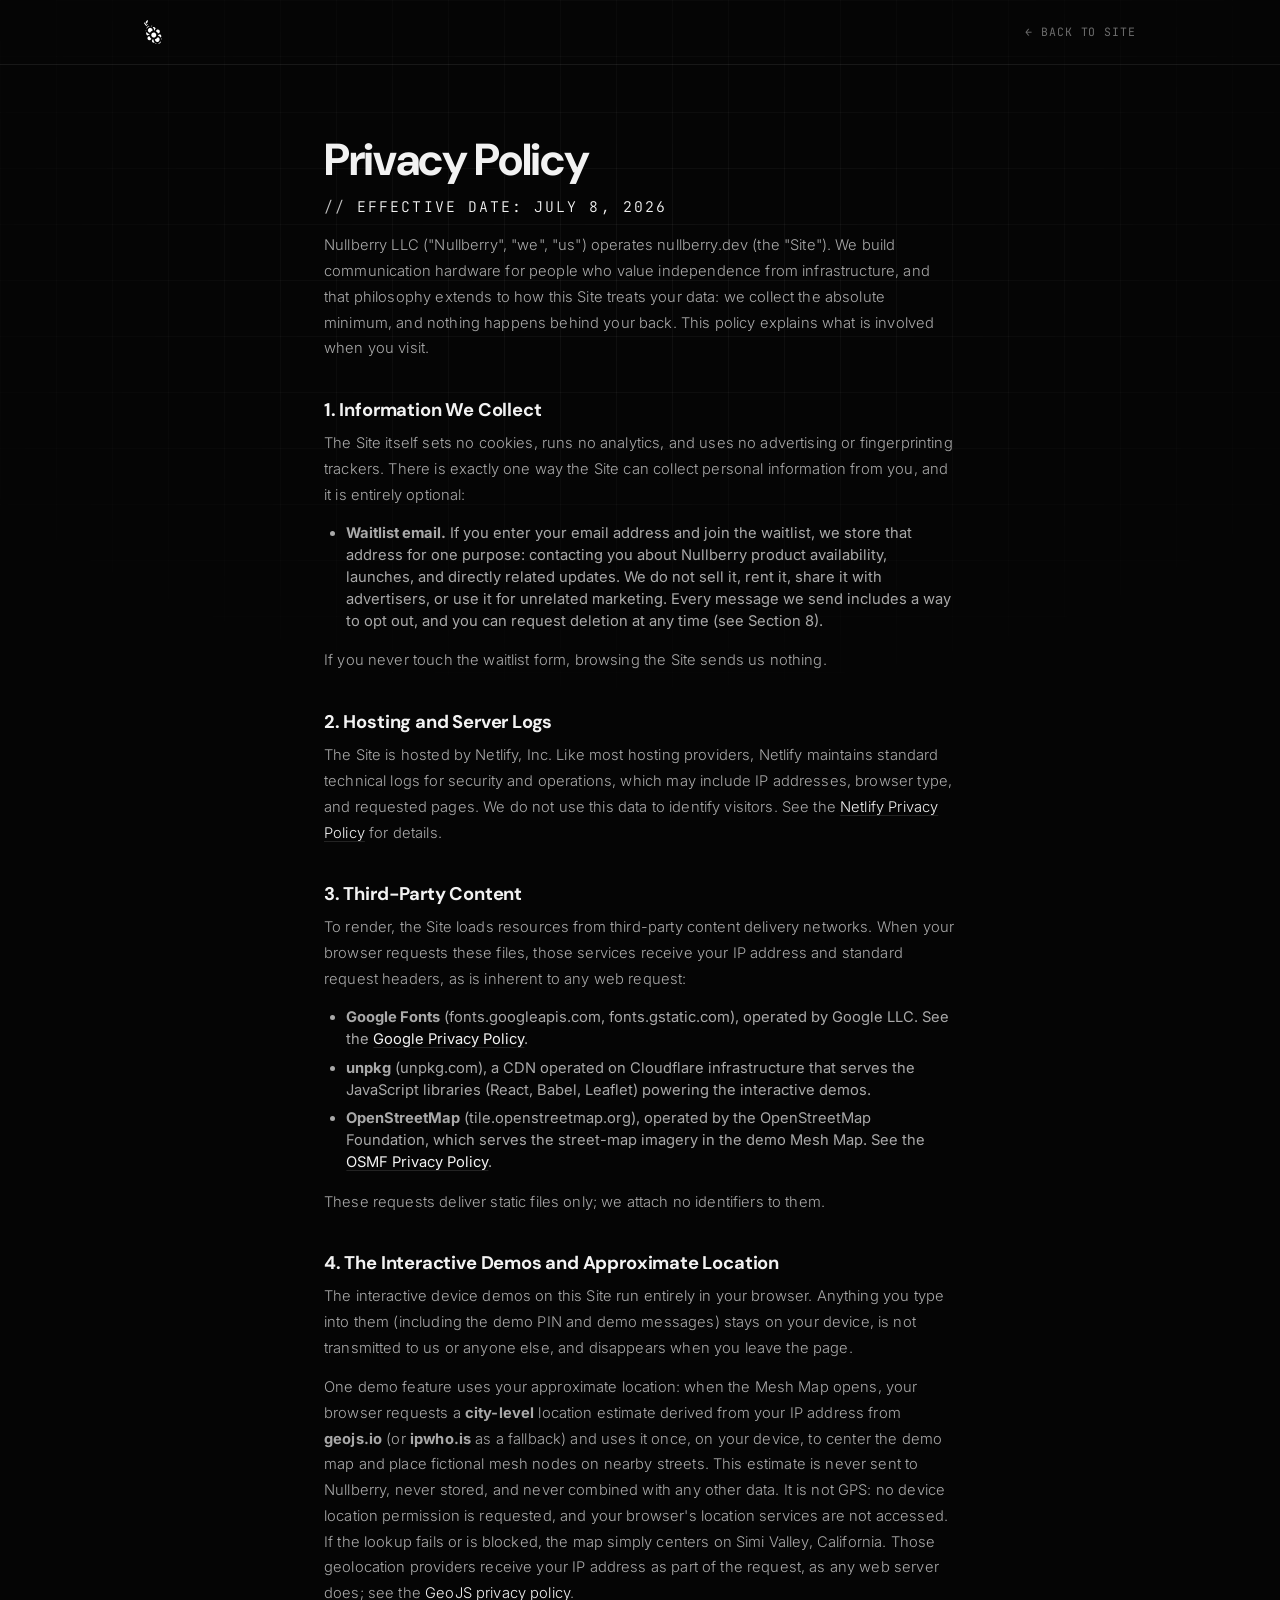
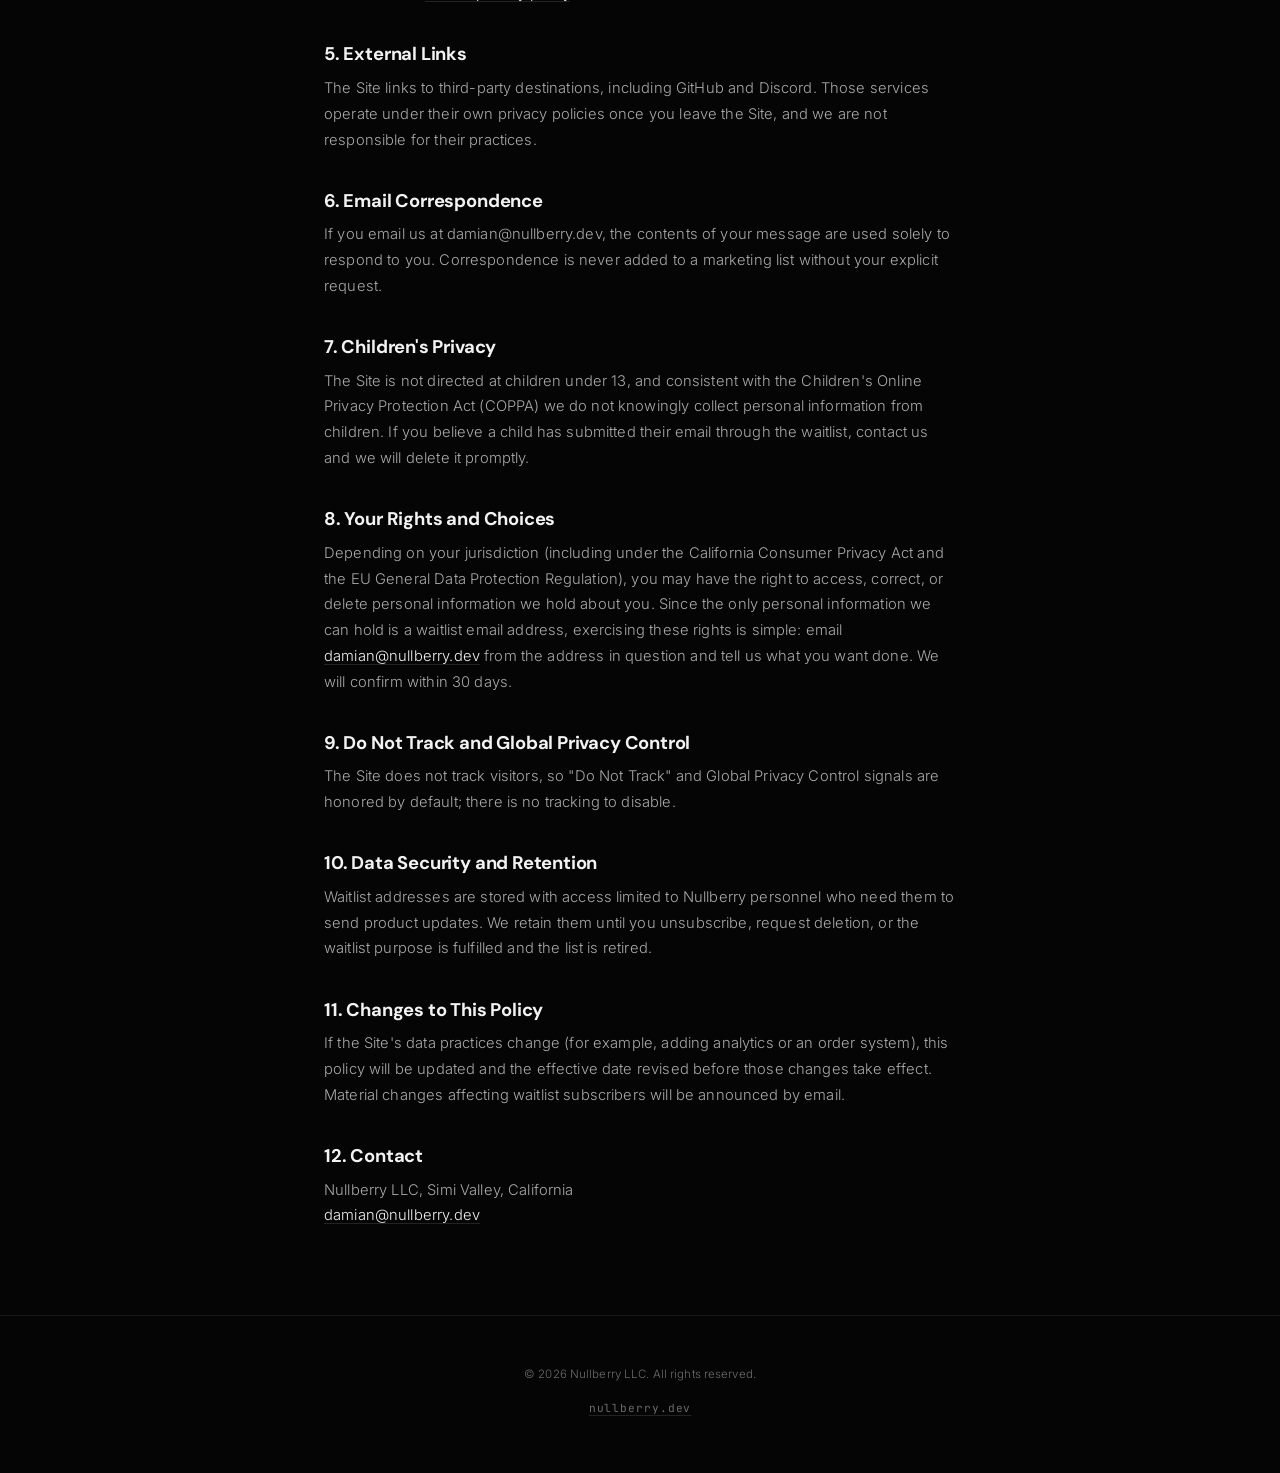
==== commit eb34114c: "iOS fidelity pass, contact cards, real street map, privacy update Messages app now reads 1:1 iMessag" ====
--- a/privacy.html
+++ b/privacy.html
@@ -97,7 +97,7 @@
   <main class="legal-main">
     <div class="container narrow">
       <h1>Privacy Policy</h1>
-      <p class="legal-effective">Effective date: July 7, 2026</p>
+      <p class="legal-effective">Effective date: July 8, 2026</p>
 
       <p>Nullberry LLC ("Nullberry", "we", "us") operates nullberry.dev (the "Site"). We build communication hardware for people who value independence from infrastructure, and that philosophy extends to how this Site treats your data: we collect the absolute minimum, and nothing happens behind your back. This policy explains what is involved when you visit.</p>
 
@@ -115,12 +115,14 @@
       <p>To render, the Site loads resources from third-party content delivery networks. When your browser requests these files, those services receive your IP address and standard request headers, as is inherent to any web request:</p>
       <ul>
         <li><strong>Google Fonts</strong> (fonts.googleapis.com, fonts.gstatic.com), operated by Google LLC. See the <a href="https://policies.google.com/privacy" target="_blank" rel="noopener">Google Privacy Policy</a>.</li>
-        <li><strong>unpkg</strong> (unpkg.com), a CDN operated on Cloudflare infrastructure that serves the JavaScript libraries powering the interactive OS demo.</li>
+        <li><strong>unpkg</strong> (unpkg.com), a CDN operated on Cloudflare infrastructure that serves the JavaScript libraries (React, Babel, Leaflet) powering the interactive demos.</li>
+        <li><strong>OpenStreetMap</strong> (tile.openstreetmap.org), operated by the OpenStreetMap Foundation, which serves the street-map imagery in the demo Mesh Map. See the <a href="https://osmfoundation.org/wiki/Privacy_Policy" target="_blank" rel="noopener">OSMF Privacy Policy</a>.</li>
       </ul>
       <p>These requests deliver static files only; we attach no identifiers to them.</p>
 
-      <h2>4. The OS Demo</h2>
-      <p>The interactive Nullberry OS demo on this Site runs entirely in your browser. Anything you type into it (including the demo PIN) stays on your device, is not transmitted to us or anyone else, and disappears when you leave the page.</p>
+      <h2>4. The Interactive Demos and Approximate Location</h2>
+      <p>The interactive device demos on this Site run entirely in your browser. Anything you type into them (including the demo PIN and demo messages) stays on your device, is not transmitted to us or anyone else, and disappears when you leave the page.</p>
+      <p>One demo feature uses your approximate location: when the Mesh Map opens, your browser requests a <strong>city-level</strong> location estimate derived from your IP address from <strong>geojs.io</strong> (or <strong>ipwho.is</strong> as a fallback) and uses it once, on your device, to center the demo map and place fictional mesh nodes on nearby streets. This estimate is never sent to Nullberry, never stored, and never combined with any other data. It is not GPS: no device location permission is requested, and your browser's location services are not accessed. If the lookup fails or is blocked, the map simply centers on Simi Valley, California. Those geolocation providers receive your IP address as part of the request, as any web server does; see the <a href="https://www.geojs.io/privacy/" target="_blank" rel="noopener">GeoJS privacy policy</a>.</p>
 
       <h2>5. External Links</h2>
       <p>The Site links to third-party destinations, including GitHub and Discord. Those services operate under their own privacy policies once you leave the Site, and we are not responsible for their practices.</p>
--- a/assets/style.css
+++ b/assets/style.css
@@ -1,31 +1,36 @@
 /* ═══════════════════════════════════════════════════════════
-   NULLBERRY — Field Instrument Design
-   Dark berry-violet system. Mono data, ticked corners,
-   blueprint grid. Built to read like the hardware it sells.
+   NULLBERRY — Field Instrument Design v4
+   Monochrome: white on jet black. Keep it simple.
+   Blueprint grid, mono data, layered glass cards.
    ═══════════════════════════════════════════════════════════ */
 :root {
-  --bg: #060409;
-  --surface: #0d0a13;
-  --surface-2: #15101f;
-  --accent: #c77dff;
-  --accent-dim: #9d5ce8;
-  --accent-deep: #6d3aa8;
-  --accent-glow: rgba(199, 125, 255, 0.14);
-  --accent-faint: rgba(199, 125, 255, 0.055);
-  --text: #f4f2f8;
-  --text-secondary: #a9a4b4;
-  --text-tertiary: #6f6a7c;
-  --border: rgba(199, 125, 255, 0.10);
-  --border-dim: rgba(255, 255, 255, 0.07);
-  --border-hover: rgba(199, 125, 255, 0.28);
-  --warning: #f59e0b;
-  --info: #60a5fa;
-  --ok: #4ade80;
+  --bg: #050505;
+  --surface: #0e0e0e;
+  --surface-2: #171717;
+  --card-grad: linear-gradient(165deg, rgba(255, 255, 255, 0.045) 0%, rgba(255, 255, 255, 0.012) 38%, rgba(255, 255, 255, 0.02) 100%);
+  --card-inset: inset 0 1px 0 rgba(255, 255, 255, 0.055);
+  --card-shadow: 0 12px 34px rgba(0, 0, 0, 0.38);
+  --accent: #f2f2f2;
+  --accent-dim: #bfbfbf;
+  --accent-deep: #7a7a7a;
+  --accent-glow: rgba(255, 255, 255, 0.13);
+  --accent-faint: rgba(255, 255, 255, 0.05);
+  --text: #f2f2f2;
+  --text-secondary: #a9a9a9;
+  --text-tertiary: #6c6c6c;
+  --border: rgba(255, 255, 255, 0.12);
+  --border-dim: rgba(255, 255, 255, 0.08);
+  --border-hover: rgba(255, 255, 255, 0.34);
+  --warning: #d9d9d9;
+  --info: #bfbfbf;
+  --ok: #f2f2f2;
   --font-display: 'DM Sans', 'Helvetica Neue', Helvetica, Arial, sans-serif;
   --font-body: 'Inter', 'Helvetica Neue', Helvetica, Arial, sans-serif;
   --font-mono: 'JetBrains Mono', 'SF Mono', Consolas, monospace;
   --ease: cubic-bezier(0.25, 0.46, 0.45, 0.94);
   --ease-out: cubic-bezier(0.16, 1, 0.3, 1);
+  --r-card: 16px;
+  --r-chip: 8px;
 }
 
 /* RESET */
@@ -70,7 +75,7 @@
 a { color: var(--accent); text-decoration: none; transition: color 0.3s, opacity 0.3s; }
 a:hover { opacity: 0.75; }
 img, svg { max-width: 100%; display: block; }
-::selection { background: var(--accent); color: #14081f; }
+::selection { background: var(--accent); color: #0a0a0a; }
 
 /* TYPOGRAPHY */
 h1, h2, h3, h4 {
@@ -105,7 +110,6 @@
 
 section { padding: clamp(5.5rem, 14vh, 11rem) 0; }
 
-/* section separators: thin ruled line with center tick */
 section + section::before {
   content: '';
   position: absolute;
@@ -119,18 +123,36 @@
 
 /* shared kit */
 .overline {
-  font-family: var(--font-mono);
-  font-size: 0.72rem;
+  display: inline-flex;
+  align-items: center;
+  font-family: var(--font-mono);
+  font-size: 0.68rem;
   font-weight: 500;
-  letter-spacing: 0.28em;
+  letter-spacing: 0.26em;
   text-transform: uppercase;
   color: var(--accent);
-  margin-bottom: 1.5rem;
+  margin-bottom: 1.6rem;
+  padding: 0.4rem 0.9rem;
+  border: 1px solid var(--border);
+  border-radius: 999px;
+  background: linear-gradient(120deg, var(--accent-faint), transparent 70%);
+  box-shadow: var(--card-inset);
 }
 
 .overline::before {
-  content: '// ';
-  color: var(--accent-dim);
+  content: '';
+  width: 6px;
+  height: 6px;
+  border-radius: 50%;
+  background: var(--accent);
+  box-shadow: 0 0 10px var(--accent);
+  margin-right: 0.65rem;
+  animation: pingDot 2.4s ease-in-out infinite;
+}
+
+@keyframes pingDot {
+  0%, 100% { opacity: 1; }
+  50% { opacity: 0.35; }
 }
 
 .section-headline { margin-bottom: 1.25rem; max-width: 22ch; }
@@ -146,11 +168,12 @@
 
 .center { text-align: center; }
 
-/* corner-ticked panel: the signature card treatment */
-.ticked {
-  position: relative;
+/* card base: layered glass */
+.spec-card {
+  background: var(--card-grad), var(--surface);
   border: 1px solid var(--border-dim);
-  background: linear-gradient(180deg, var(--surface) 0%, rgba(13, 10, 19, 0.4) 100%);
+  border-radius: var(--r-card);
+  box-shadow: var(--card-inset), var(--card-shadow);
 }
 
 /* REVEAL */
@@ -186,7 +209,7 @@
 }
 
 .nav.scrolled {
-  background: rgba(6, 4, 9, 0.82);
+  background: rgba(5, 5, 5, 0.8);
   backdrop-filter: saturate(160%) blur(18px);
   -webkit-backdrop-filter: saturate(160%) blur(18px);
   border-bottom: 1px solid var(--border);
@@ -221,15 +244,15 @@
 .nav-links a:hover { color: var(--text); opacity: 1; }
 
 .nav-links .nav-cta {
-  color: #14081f;
-  background: linear-gradient(120deg, var(--accent), var(--accent-dim));
+  color: #0a0a0a;
+  background: linear-gradient(120deg, var(--accent) 0%, var(--accent-dim) 100%);
   padding: 0.5rem 1.1rem;
-  border-radius: 3px;
+  border-radius: 999px;
   font-weight: 600;
-  box-shadow: 0 0 18px var(--accent-glow);
-}
-
-.nav-links .nav-cta:hover { opacity: 0.85; color: #14081f; }
+  box-shadow: inset 0 1px 0 rgba(255, 255, 255, 0.35), 0 0 18px var(--accent-glow);
+}
+
+.nav-links .nav-cta:hover { opacity: 0.85; color: #0a0a0a; }
 
 .nav-toggle {
   display: none;
@@ -264,7 +287,6 @@
   overflow: hidden;
 }
 
-/* berry bloom behind the wordmark */
 #hero::before {
   content: '';
   position: absolute;
@@ -274,14 +296,13 @@
   width: min(1100px, 120vw);
   aspect-ratio: 1.6;
   background: radial-gradient(ellipse at center,
-    rgba(199, 125, 255, 0.16) 0%,
-    rgba(109, 58, 168, 0.10) 35%,
+    rgba(255, 255, 255, 0.10) 0%,
+    rgba(255, 255, 255, 0.04) 35%,
     transparent 70%);
   filter: blur(60px);
   pointer-events: none;
 }
 
-/* reticle ticks in hero corners */
 #hero::after {
   content: '';
   position: absolute;
@@ -311,13 +332,13 @@
 .splash-img {
   width: 100%;
   height: auto;
-  filter: drop-shadow(0 0 34px rgba(199, 125, 255, 0.35));
+  filter: drop-shadow(0 0 34px rgba(255, 255, 255, 0.30));
   animation: heroBreath 6s ease-in-out infinite;
 }
 
 @keyframes heroBreath {
-  0%, 100% { filter: drop-shadow(0 0 26px rgba(199, 125, 255, 0.25)); }
-  50% { filter: drop-shadow(0 0 44px rgba(199, 125, 255, 0.45)); }
+  0%, 100% { filter: drop-shadow(0 0 26px rgba(255, 255, 255, 0.2)); }
+  50% { filter: drop-shadow(0 0 46px rgba(255, 255, 255, 0.4)); }
 }
 
 .hero-tagline {
@@ -374,9 +395,7 @@
   animation: scrollDrop 1.8s var(--ease) infinite;
 }
 
-@keyframes scrollDrop {
-  to { top: 100%; }
-}
+@keyframes scrollDrop { to { top: 100%; } }
 
 /* ═══════════════════════════════════════
    INTRO STATEMENT
@@ -438,12 +457,13 @@
   width: min(270px, 70vw);
   aspect-ratio: 9 / 17.5;
   border: 1px solid var(--border-hover);
-  border-radius: 22px;
+  border-radius: 30px;
   background:
-    linear-gradient(160deg, var(--surface-2) 0%, var(--surface) 55%, #08060d 100%);
+    radial-gradient(120% 90% at 30% 0%, rgba(255, 255, 255, 0.08), transparent 55%),
+    linear-gradient(160deg, var(--surface-2) 0%, var(--surface) 55%, #0a0a0a 100%);
   box-shadow:
-    inset 0 1px 0 rgba(255, 255, 255, 0.06),
-    0 0 0 6px rgba(199, 125, 255, 0.04),
+    inset 0 1px 0 rgba(255, 255, 255, 0.08),
+    0 0 0 6px rgba(255, 255, 255, 0.04),
     0 24px 70px rgba(0, 0, 0, 0.6),
     0 0 60px var(--accent-glow);
   display: flex;
@@ -453,7 +473,6 @@
   overflow: hidden;
 }
 
-/* faint scanlines on the device screen */
 .device-mockup::after {
   content: '';
   position: absolute;
@@ -478,18 +497,16 @@
   letter-spacing: 0.04em;
 }
 
-.device-os-status {
-  font-size: 0.68rem;
-  color: var(--text-tertiary);
-}
+.device-os-status { font-size: 0.68rem; color: var(--text-tertiary); }
 
 .device-os-ready {
   margin-top: 0.7rem;
   font-size: 0.68rem;
   color: var(--accent);
   border: 1px solid var(--border-hover);
-  border-radius: 2px;
-  padding: 0.25rem 0.8rem;
+  border-radius: 999px;
+  padding: 0.25rem 0.85rem;
+  background: var(--accent-faint);
   animation: readyPulse 2.4s ease-in-out infinite;
 }
 
@@ -499,8 +516,11 @@
 }
 
 .specs-list {
+  background: var(--card-grad), var(--surface);
   border: 1px solid var(--border-dim);
-  background: var(--surface);
+  border-radius: var(--r-card);
+  box-shadow: var(--card-inset), var(--card-shadow);
+  overflow: hidden;
 }
 
 .spec-row {
@@ -508,7 +528,7 @@
   justify-content: space-between;
   align-items: baseline;
   gap: 1.5rem;
-  padding: 0.62rem 1.1rem;
+  padding: 0.62rem 1.25rem;
   border-bottom: 1px solid var(--border-dim);
   transition: background 0.25s;
 }
@@ -535,42 +555,47 @@
 .pricing-row {
   display: grid;
   grid-template-columns: repeat(3, 1fr);
-  gap: 1rem;
+  gap: 1.1rem;
   margin: 3.5rem 0 2.5rem;
 }
 
 .price-tile {
   position: relative;
+  background: var(--card-grad), var(--surface);
   border: 1px solid var(--border-dim);
-  background: var(--surface);
-  padding: 1.8rem 1.5rem;
+  border-radius: var(--r-card);
+  box-shadow: var(--card-inset), var(--card-shadow);
+  padding: 1.9rem 1.6rem;
   transition: border-color 0.3s, transform 0.4s var(--ease-out), box-shadow 0.3s;
 }
 
 .price-tile:hover {
   border-color: var(--border-hover);
-  transform: translateY(-3px);
-  box-shadow: 0 16px 44px rgba(0, 0, 0, 0.45);
+  transform: translateY(-4px);
+  box-shadow: var(--card-inset), 0 20px 50px rgba(0, 0, 0, 0.5), 0 0 34px var(--accent-glow);
 }
 
 .price-tile.featured {
-  border-color: var(--accent-dim);
-  background: linear-gradient(180deg, var(--surface-2), var(--surface));
-  box-shadow: 0 0 44px var(--accent-glow);
+  border-color: rgba(255, 255, 255, 0.45);
+  background:
+    radial-gradient(140% 100% at 50% 0%, rgba(255, 255, 255, 0.10), transparent 55%),
+    var(--card-grad), var(--surface-2);
+  box-shadow: var(--card-inset), 0 0 44px var(--accent-glow), var(--card-shadow);
 }
 
 .price-tile.featured::before {
   content: 'RECOMMENDED';
   position: absolute;
-  top: -0.6rem;
-  left: 1.25rem;
+  top: -0.68rem;
+  left: 1.4rem;
   font-family: var(--font-mono);
   font-size: 0.58rem;
   letter-spacing: 0.22em;
-  color: #14081f;
-  background: var(--accent);
-  padding: 0.18rem 0.6rem;
-  border-radius: 2px;
+  color: #0a0a0a;
+  background: linear-gradient(120deg, var(--accent), var(--accent-dim));
+  padding: 0.22rem 0.7rem;
+  border-radius: 999px;
+  box-shadow: 0 0 14px var(--accent-glow);
 }
 
 .price-name {
@@ -587,15 +612,21 @@
   font-size: 2.3rem;
   font-weight: 700;
   letter-spacing: -0.03em;
-  color: var(--text);
+  background: linear-gradient(120deg, var(--text) 30%, var(--accent) 100%);
+  -webkit-background-clip: text;
+  background-clip: text;
+  color: transparent;
   margin-bottom: 0.6rem;
 }
 
 .price-desc { font-size: 0.82rem; }
 
 .callout {
-  border-left: 2px solid var(--accent);
-  background: linear-gradient(90deg, var(--accent-faint), transparent 65%);
+  border: 1px solid var(--border);
+  border-left: 3px solid var(--accent);
+  border-radius: var(--r-chip);
+  background: linear-gradient(90deg, var(--accent-faint), transparent 65%), var(--surface);
+  box-shadow: var(--card-inset);
   padding: 1.5rem 1.75rem;
 }
 
@@ -610,8 +641,11 @@
    TRANSPORT LAYERS
    ═══════════════════════════════════════ */
 .layers-stack {
+  background: var(--card-grad), var(--surface);
   border: 1px solid var(--border-dim);
-  background: var(--surface);
+  border-radius: var(--r-card);
+  box-shadow: var(--card-inset), var(--card-shadow);
+  overflow: hidden;
   margin-bottom: 4rem;
 }
 
@@ -619,7 +653,7 @@
   display: flex;
   align-items: center;
   gap: 1.25rem;
-  padding: 1rem 1.4rem;
+  padding: 1rem 1.5rem;
   border-bottom: 1px solid var(--border-dim);
   transition: background 0.25s, padding-left 0.3s var(--ease-out);
 }
@@ -627,8 +661,8 @@
 .layer-row:last-child { border-bottom: none; }
 
 .layer-row:hover {
-  background: var(--accent-faint);
-  padding-left: 1.8rem;
+  background: linear-gradient(90deg, var(--accent-faint), transparent 70%);
+  padding-left: 1.9rem;
 }
 
 .layer-n {
@@ -643,14 +677,21 @@
 .layer-n::before { content: 'L'; color: var(--text-tertiary); }
 
 .layer-icon {
-  width: 22px;
-  height: 22px;
+  width: 38px;
+  height: 38px;
+  padding: 8px;
+  border-radius: 10px;
+  background: var(--accent-faint);
+  border: 1px solid var(--border);
   color: var(--text-tertiary);
   flex-shrink: 0;
-  transition: color 0.25s;
-}
-
-.layer-row:hover .layer-icon { color: var(--accent); }
+  transition: color 0.25s, box-shadow 0.25s;
+}
+
+.layer-row:hover .layer-icon {
+  color: var(--accent);
+  box-shadow: 0 0 16px var(--accent-glow);
+}
 
 .layer-body {
   display: flex;
@@ -667,10 +708,7 @@
   color: var(--text);
 }
 
-.layer-note {
-  font-size: 0.78rem;
-  color: var(--text-tertiary);
-}
+.layer-note { font-size: 0.78rem; color: var(--text-tertiary); }
 
 .layer-dist {
   font-family: var(--font-mono);
@@ -678,21 +716,26 @@
   color: var(--accent);
   white-space: nowrap;
   border: 1px solid var(--border);
-  padding: 0.22rem 0.6rem;
-  border-radius: 2px;
-  background: rgba(199, 125, 255, 0.04);
+  padding: 0.25rem 0.7rem;
+  border-radius: 999px;
+  background: var(--accent-faint);
 }
 
 /* failover */
 .failover-block {
+  background: var(--card-grad), var(--surface);
   border: 1px solid var(--border-dim);
-  background: var(--surface);
+  border-radius: var(--r-card);
+  box-shadow: var(--card-inset), var(--card-shadow);
   padding: 2rem clamp(1.25rem, 3vw, 2.25rem);
 }
 
 .failover-block h3 { margin-bottom: 1.5rem; }
 
-.failover-block h3::before {
+.failover-block h3::before,
+.modes-block h3::before,
+.os-demo-section h3::before,
+.published h3::before {
   content: '// ';
   font-family: var(--font-mono);
   font-size: 0.85em;
@@ -749,22 +792,44 @@
 .nodes-grid {
   display: grid;
   grid-template-columns: repeat(auto-fit, minmax(230px, 1fr));
-  gap: 1rem;
+  gap: 1.1rem;
   margin-bottom: 3.5rem;
 }
 
 .node-tile {
+  background: var(--card-grad), var(--surface);
   border: 1px solid var(--border-dim);
-  background: var(--surface);
-  padding: 1.6rem 1.4rem;
+  border-radius: var(--r-card);
+  box-shadow: var(--card-inset), var(--card-shadow);
+  padding: 1.7rem 1.5rem;
   transition: border-color 0.3s, transform 0.4s var(--ease-out), box-shadow 0.3s;
   position: relative;
-}
+  overflow: hidden;
+}
+
+/* per-node tinted halo in the corner */
+.node-tile::before {
+  content: '';
+  position: absolute;
+  top: -40px;
+  right: -40px;
+  width: 130px;
+  height: 130px;
+  border-radius: 50%;
+  background: radial-gradient(circle, currentColor 0%, transparent 70%);
+  opacity: 0.07;
+  pointer-events: none;
+}
+
+.node-tile:nth-child(1)::before { color: #f5f5f7; }
+.node-tile:nth-child(2)::before { color: #bdbdbd; }
+.node-tile:nth-child(3)::before { color: #8f8f8f; }
+.node-tile:nth-child(4)::before { color: #ffffff; }
 
 .node-tile:hover {
   border-color: var(--border-hover);
-  transform: translateY(-3px);
-  box-shadow: 0 16px 44px rgba(0, 0, 0, 0.45);
+  transform: translateY(-4px);
+  box-shadow: var(--card-inset), 0 20px 50px rgba(0, 0, 0, 0.5), 0 0 30px var(--accent-glow);
 }
 
 .node-tile.root { border-style: dashed; }
@@ -803,11 +868,7 @@
 
 .node-tile > p { font-size: 0.82rem; margin-bottom: 1.1rem; }
 
-.node-tags {
-  display: flex;
-  flex-wrap: wrap;
-  gap: 0.4rem;
-}
+.node-tags { display: flex; flex-wrap: wrap; gap: 0.4rem; }
 
 .node-tags span {
   font-family: var(--font-mono);
@@ -815,8 +876,9 @@
   letter-spacing: 0.04em;
   color: var(--text-tertiary);
   border: 1px solid var(--border-dim);
-  padding: 0.2rem 0.55rem;
-  border-radius: 2px;
+  background: rgba(255, 255, 255, 0.02);
+  padding: 0.22rem 0.6rem;
+  border-radius: 999px;
 }
 
 .bush-tagline {
@@ -836,27 +898,35 @@
 .feature-grid {
   display: grid;
   grid-template-columns: repeat(auto-fit, minmax(220px, 1fr));
-  gap: 1rem;
+  gap: 1.1rem;
   margin-bottom: 4rem;
 }
 
 .feature-card {
+  background: var(--card-grad), var(--surface);
   border: 1px solid var(--border-dim);
-  background: var(--surface);
-  padding: 1.5rem 1.4rem;
-  transition: border-color 0.3s, background 0.3s;
+  border-radius: var(--r-card);
+  box-shadow: var(--card-inset), var(--card-shadow);
+  padding: 1.6rem 1.5rem;
+  transition: border-color 0.3s, transform 0.4s var(--ease-out), box-shadow 0.3s;
 }
 
 .feature-card:hover {
   border-color: var(--border-hover);
-  background: var(--surface-2);
+  transform: translateY(-3px);
+  box-shadow: var(--card-inset), 0 18px 44px rgba(0, 0, 0, 0.48), 0 0 28px var(--accent-glow);
 }
 
 .feature-icon {
-  width: 34px;
-  height: 34px;
-  color: var(--accent);
-  margin-bottom: 1rem;
+  width: 44px;
+  height: 44px;
+  padding: 10px;
+  border-radius: 12px;
+  background: linear-gradient(150deg, var(--accent-glow), var(--accent-faint));
+  border: 1px solid var(--border);
+  box-shadow: var(--card-inset);
+  color: var(--accent);
+  margin-bottom: 1.1rem;
 }
 
 .feature-icon svg { width: 100%; height: 100%; }
@@ -867,13 +937,6 @@
 .os-demo-section { margin-bottom: 4rem; }
 
 .os-demo-section h3 { margin-bottom: 0.4rem; }
-
-.os-demo-section h3::before {
-  content: '// ';
-  font-family: var(--font-mono);
-  font-size: 0.85em;
-  color: var(--accent-dim);
-}
 
 .os-demo-hint {
   font-family: var(--font-mono);
@@ -882,20 +945,39 @@
   margin-bottom: 1.75rem;
 }
 
+.demo-duo {
+  display: grid;
+  grid-template-columns: repeat(auto-fit, minmax(340px, 1fr));
+  gap: 3rem 2rem;
+  justify-items: center;
+  margin-top: 2rem;
+}
+
+.demo-col { display: flex; flex-direction: column; align-items: center; gap: 1.4rem; }
+
+.demo-col-label {
+  font-family: var(--font-mono);
+  font-size: 0.68rem;
+  letter-spacing: 0.24em;
+  text-transform: uppercase;
+  color: var(--accent);
+  border: 1px solid var(--border);
+  background: var(--accent-faint);
+  border-radius: 999px;
+  padding: 0.4rem 1rem;
+}
+
+#os-demo-root, #ios-demo-root { display: flex; justify-content: center; }
+
 .modes-block {
+  background: var(--card-grad), var(--surface);
   border: 1px solid var(--border-dim);
-  background: var(--surface);
+  border-radius: var(--r-card);
+  box-shadow: var(--card-inset), var(--card-shadow);
   padding: 2rem clamp(1.25rem, 3vw, 2.25rem);
 }
 
 .modes-block h3 { margin-bottom: 1.5rem; }
-
-.modes-block h3::before {
-  content: '// ';
-  font-family: var(--font-mono);
-  font-size: 0.85em;
-  color: var(--accent-dim);
-}
 
 .mode-row {
   display: flex;
@@ -946,20 +1028,17 @@
   top: 50%;
   transform: translateY(-50%);
   font-family: var(--font-mono);
-  font-size: 0.75rem;
-  color: var(--accent);
+  font-size: 0.72rem;
+  color: var(--accent);
+  border: 1px solid var(--border);
+  background: var(--accent-faint);
+  border-radius: 6px;
+  padding: 0.3rem 0.45rem;
 }
 
 .principles li:last-child { border-bottom: none; }
 
 .published h3 { margin-bottom: 1.25rem; }
-
-.published h3::before {
-  content: '// ';
-  font-family: var(--font-mono);
-  font-size: 0.85em;
-  color: var(--accent-dim);
-}
 
 .tag-row { display: flex; flex-wrap: wrap; gap: 0.5rem; }
 
@@ -969,13 +1048,18 @@
   letter-spacing: 0.03em;
   color: var(--text-secondary);
   border: 1px solid var(--border);
-  background: rgba(199, 125, 255, 0.03);
-  padding: 0.45rem 0.85rem;
-  border-radius: 2px;
-  transition: color 0.25s, border-color 0.25s;
-}
-
-.tag:hover { color: var(--accent); border-color: var(--border-hover); }
+  background: linear-gradient(120deg, var(--accent-faint), transparent 80%);
+  box-shadow: var(--card-inset);
+  padding: 0.5rem 0.95rem;
+  border-radius: 999px;
+  transition: color 0.25s, border-color 0.25s, box-shadow 0.25s;
+}
+
+.tag:hover {
+  color: var(--accent);
+  border-color: var(--border-hover);
+  box-shadow: var(--card-inset), 0 0 16px var(--accent-glow);
+}
 
 /* ═══════════════════════════════════════
    NUMBERS
@@ -983,17 +1067,23 @@
 .metrics {
   display: grid;
   grid-template-columns: repeat(auto-fit, minmax(260px, 1fr));
-  gap: 1rem;
+  gap: 1.1rem;
 }
 
 .metric {
+  background: var(--card-grad), var(--surface);
   border: 1px solid var(--border-dim);
-  background: var(--surface);
-  padding: 1.75rem 1.5rem;
-  transition: border-color 0.3s;
-}
-
-.metric:hover { border-color: var(--border-hover); }
+  border-radius: var(--r-card);
+  box-shadow: var(--card-inset), var(--card-shadow);
+  padding: 1.85rem 1.6rem;
+  transition: border-color 0.3s, transform 0.4s var(--ease-out), box-shadow 0.3s;
+}
+
+.metric:hover {
+  border-color: var(--border-hover);
+  transform: translateY(-3px);
+  box-shadow: var(--card-inset), 0 18px 44px rgba(0, 0, 0, 0.48), 0 0 28px var(--accent-glow);
+}
 
 .metric-val {
   display: block;
@@ -1001,10 +1091,12 @@
   font-size: 2.4rem;
   font-weight: 700;
   letter-spacing: -0.03em;
-  color: var(--accent);
-  line-height: 1;
+  background: linear-gradient(120deg, var(--accent) 0%, #ffffff 60%, var(--accent) 100%);
+  -webkit-background-clip: text;
+  background-clip: text;
+  color: transparent;
+  line-height: 1.1;
   margin-bottom: 0.5rem;
-  text-shadow: 0 0 24px var(--accent-glow);
 }
 
 .metric-lbl {
@@ -1025,32 +1117,28 @@
 .timeline {
   position: relative;
   margin-top: 3rem;
-  padding-left: 2.5rem;
+  padding-left: 2.75rem;
 }
 
 .timeline::before {
   content: '';
   position: absolute;
-  left: 15px;
+  left: 16px;
   top: 8px;
   bottom: 8px;
   width: 1px;
   background: linear-gradient(180deg, var(--accent-dim), var(--border-dim));
 }
 
-.tl-item {
-  position: relative;
-  padding-bottom: 2.75rem;
-}
-
+.tl-item { position: relative; padding-bottom: 2.75rem; }
 .tl-item:last-child { padding-bottom: 0; }
 
 .tl-marker {
   position: absolute;
-  left: -2.5rem;
+  left: -2.75rem;
   top: 0;
-  width: 31px;
-  height: 31px;
+  width: 33px;
+  height: 33px;
   display: flex;
   align-items: center;
   justify-content: center;
@@ -1058,16 +1146,17 @@
   font-size: 0.72rem;
   font-weight: 600;
   color: var(--text-tertiary);
-  background: var(--surface);
+  background: var(--card-grad), var(--surface);
   border: 1px solid var(--border-dim);
-  border-radius: 2px;
+  border-radius: 10px;
+  box-shadow: var(--card-inset);
 }
 
 .tl-item.active .tl-marker {
-  color: #14081f;
-  background: var(--accent);
+  color: #0a0a0a;
+  background: linear-gradient(140deg, var(--accent), var(--accent-dim));
   border-color: var(--accent);
-  box-shadow: 0 0 22px var(--accent-glow);
+  box-shadow: inset 0 1px 0 rgba(255, 255, 255, 0.4), 0 0 22px var(--accent-glow);
 }
 
 .tl-date {
@@ -1097,7 +1186,7 @@
   width: min(900px, 100vw);
   aspect-ratio: 2.2;
   background: radial-gradient(ellipse at center,
-    rgba(199, 125, 255, 0.12) 0%, transparent 65%);
+    rgba(255, 255, 255, 0.11) 0%, transparent 65%);
   filter: blur(50px);
   pointer-events: none;
 }
@@ -1118,11 +1207,12 @@
   font-family: var(--font-mono);
   font-size: 0.85rem;
   color: var(--text);
-  background: var(--surface);
+  background: var(--card-grad), var(--surface);
   border: 1px solid var(--border-dim);
-  border-radius: 3px;
-  padding: 0.85rem 1.1rem;
+  border-radius: 999px;
+  padding: 0.85rem 1.3rem;
   outline: none;
+  box-shadow: var(--card-inset);
   transition: border-color 0.3s, box-shadow 0.3s;
 }
 
@@ -1130,7 +1220,7 @@
 
 .waitlist-form input:focus {
   border-color: var(--accent-dim);
-  box-shadow: 0 0 0 3px var(--accent-faint), 0 0 24px var(--accent-glow);
+  box-shadow: var(--card-inset), 0 0 0 3px var(--accent-faint), 0 0 24px var(--accent-glow);
 }
 
 .waitlist-form button {
@@ -1139,19 +1229,19 @@
   font-weight: 600;
   letter-spacing: 0.08em;
   text-transform: uppercase;
-  color: #14081f;
+  color: #0a0a0a;
   background: linear-gradient(120deg, var(--accent), var(--accent-dim));
   border: none;
-  border-radius: 3px;
-  padding: 0.85rem 1.5rem;
+  border-radius: 999px;
+  padding: 0.85rem 1.6rem;
   cursor: pointer;
   transition: opacity 0.3s, transform 0.3s var(--ease-out), box-shadow 0.3s;
-  box-shadow: 0 0 20px var(--accent-glow);
+  box-shadow: inset 0 1px 0 rgba(255, 255, 255, 0.35), 0 0 20px var(--accent-glow);
 }
 
 .waitlist-form button:hover {
   transform: translateY(-2px);
-  box-shadow: 0 6px 30px rgba(199, 125, 255, 0.3);
+  box-shadow: inset 0 1px 0 rgba(255, 255, 255, 0.35), 0 6px 30px rgba(255, 255, 255, 0.3);
 }
 
 .social-links {
@@ -1232,7 +1322,7 @@
 }
 
 @media (max-width: 768px) {
-  .nav { transform: translateY(0); opacity: 1; background: rgba(6, 4, 9, 0.82); backdrop-filter: blur(18px); -webkit-backdrop-filter: blur(18px); border-bottom: 1px solid var(--border-dim); }
+  .nav { transform: translateY(0); opacity: 1; background: rgba(5, 5, 5, 0.82); backdrop-filter: blur(18px); -webkit-backdrop-filter: blur(18px); border-bottom: 1px solid var(--border-dim); }
 
   .nav-toggle { display: block; }
 
@@ -1243,7 +1333,7 @@
     width: min(320px, 82vw);
     height: 100vh;
     height: 100dvh;
-    background: rgba(6, 4, 9, 0.97);
+    background: rgba(5, 5, 5, 0.97);
     backdrop-filter: blur(24px);
     -webkit-backdrop-filter: blur(24px);
     flex-direction: column;
@@ -1258,14 +1348,10 @@
   }
 
   .nav-links.open { transform: translateX(0); }
-
   .nav-links a { font-size: 0.9rem; }
-
   .layer-dist { display: none; }
-
   .fail-trigger { min-width: 0; }
-
-  .timeline { padding-left: 2.25rem; }
+  .timeline { padding-left: 2.5rem; }
 }
 
 @media (max-width: 480px) {
